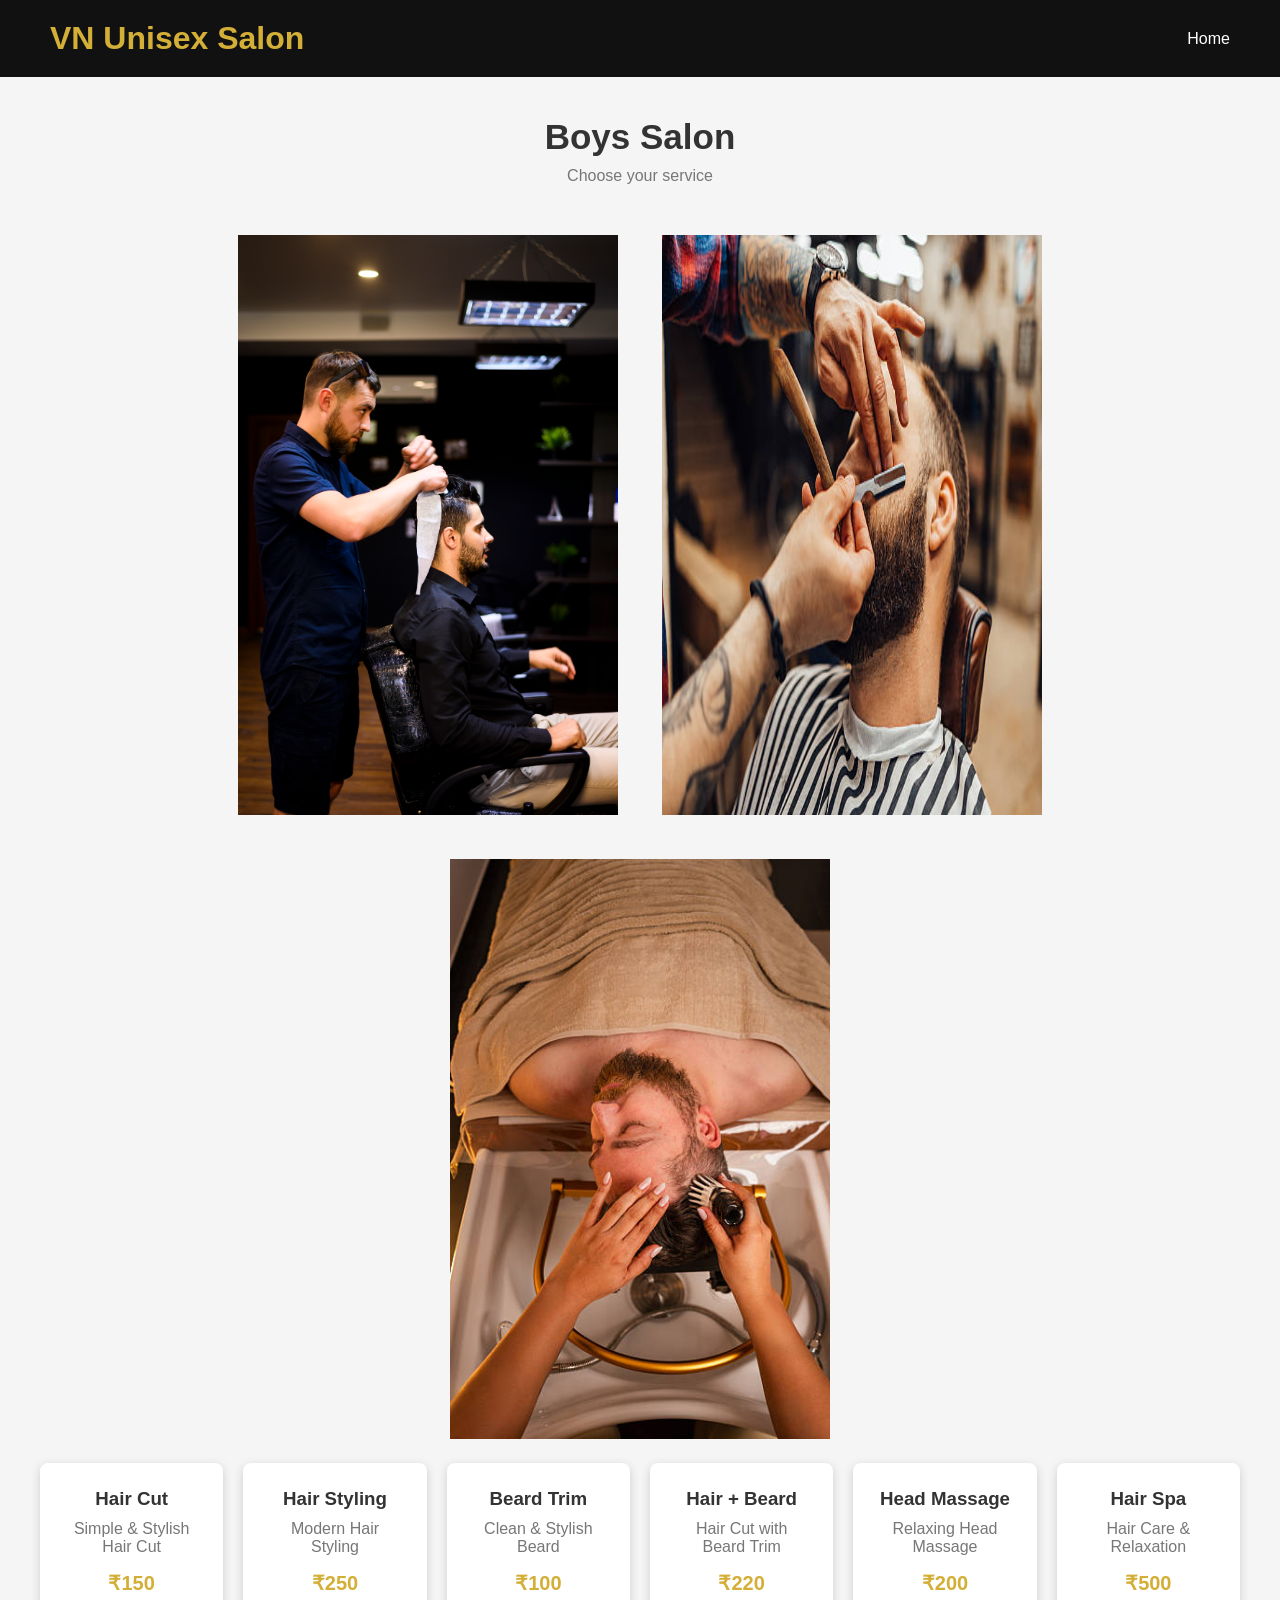
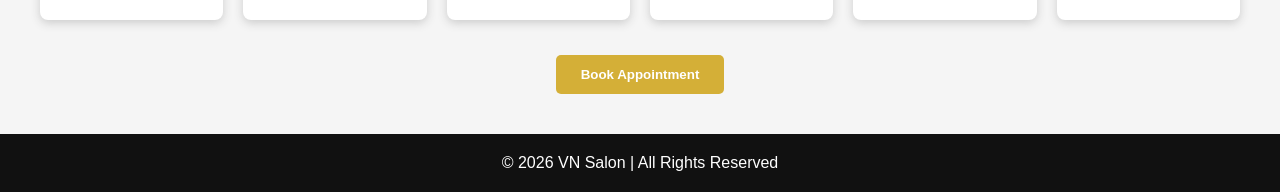
==== boys.html @ bf3f1e78 "first commit" ====
<!DOCTYPE html>
<html lang="en">
<head>
    <meta charset="UTF-8">
    <meta name="viewport" content="width=device-width, initial-scale=1.0">
    <title>VN Salon - Boys</title>
    <link rel="stylesheet" href="boys.css">
</head>

<body>

    <header>
        <h1>VN Unisex Salon</h1>
        <a href="front.html">Home</a>
    </header>

    <section class="boys-page">

        <h2>Boys Salon</h2>
        <p>Choose your service</p>

        <div id="image">
            <img src="side-view-man-getting-new-haircut.jpg" width="400px" height="600px" style="justify-content: space-between; padding: 10px;margin: 10px;" alt="boy">
            <img src="gettyimages-2217718340-612x612.jpg" width="400px" height="600px"  style="justify-content: space-between; padding: 10px;margin: 10px; alt="girl">
            <img src="gettyimages-2279496327-612x612.jpg" width="400px" height="600px"  style="justify-content: space-between; padding: 10px;margin: 10px; alt="">
        </div>

        <div class="services">

            <div class="service">
                <h3>Hair Cut</h3>
                <p>Simple & Stylish Hair Cut</p>
                <span>₹150</span>
            </div>

            <div class="service">
                <h3>Hair Styling</h3>
                <p>Modern Hair Styling</p>
                <span>₹250</span>
            </div>

            <div class="service">
                <h3>Beard Trim</h3>
                <p>Clean & Stylish Beard</p>
                <span>₹100</span>
            </div>

            <div class="service">
                <h3>Hair + Beard</h3>
                <p>Hair Cut with Beard Trim</p>
                <span>₹220</span>
            </div>

            <div class="service">
                <h3>Head Massage</h3>
                <p>Relaxing Head Massage</p>
                <span>₹200</span>
            </div>

            <div class="service">
                <h3>Hair Spa</h3>
                <p>Hair Care & Relaxation</p>
                <span>₹500</span>
            </div>

        </div>

        <button><a href="login.html">Book Appointment</a></button>

    </section>
    <p class="copy">© 2026 VN Salon | All Rights Reserved</p>

</body>
</html>
---- boys.css ----
* {
    margin: 0;
    padding: 0;
    box-sizing: border-box;
}

body {
    font-family: Arial, sans-serif;
    background: #f5f5f5;
    color: #333;
}



header {
    background: #111;
    color: white;
    padding: 20px 50px;
    display: flex;
    justify-content: space-between;
    align-items: center;
}

header h1 {
    color: #d4af37;
}

header a {
    color: white;
    text-decoration: none;
}

.boys-page {
    text-align: center;
    padding: 40px;
}

.boys-page h2 {
    font-size: 35px;
    margin-bottom: 10px;
}

.boys-page p {
    color: #777;
    margin-bottom: 30px;
}



.services {
    display: flex;
    justify-content: center;
    gap: 20px;
    
}

.service {
    background: white;
    width: 250px;
    padding: 25px;
    border-radius: 8px;
    box-shadow: 0 3px 10px #ccc;
}

.service h3 {
    margin-bottom: 10px;
}

.service p {
    color: #777;
    margin-bottom: 15px;
}

.service span {
    color: #d4af37;
    font-size: 20px;
    font-weight: bold;
}



button {
    margin-top: 35px;
    padding: 12px 25px;
    background: #d4af37;
    border: none;
    border-radius: 5px;
    font-weight: bold;
    cursor: pointer;
}

button a{
    color: white;
    text-decoration: none;
}

button :hover{
    color: purple;
    
}
 

.copy {
    background: #111;
    color: white;
    text-align: center;
    padding: 20px;
}
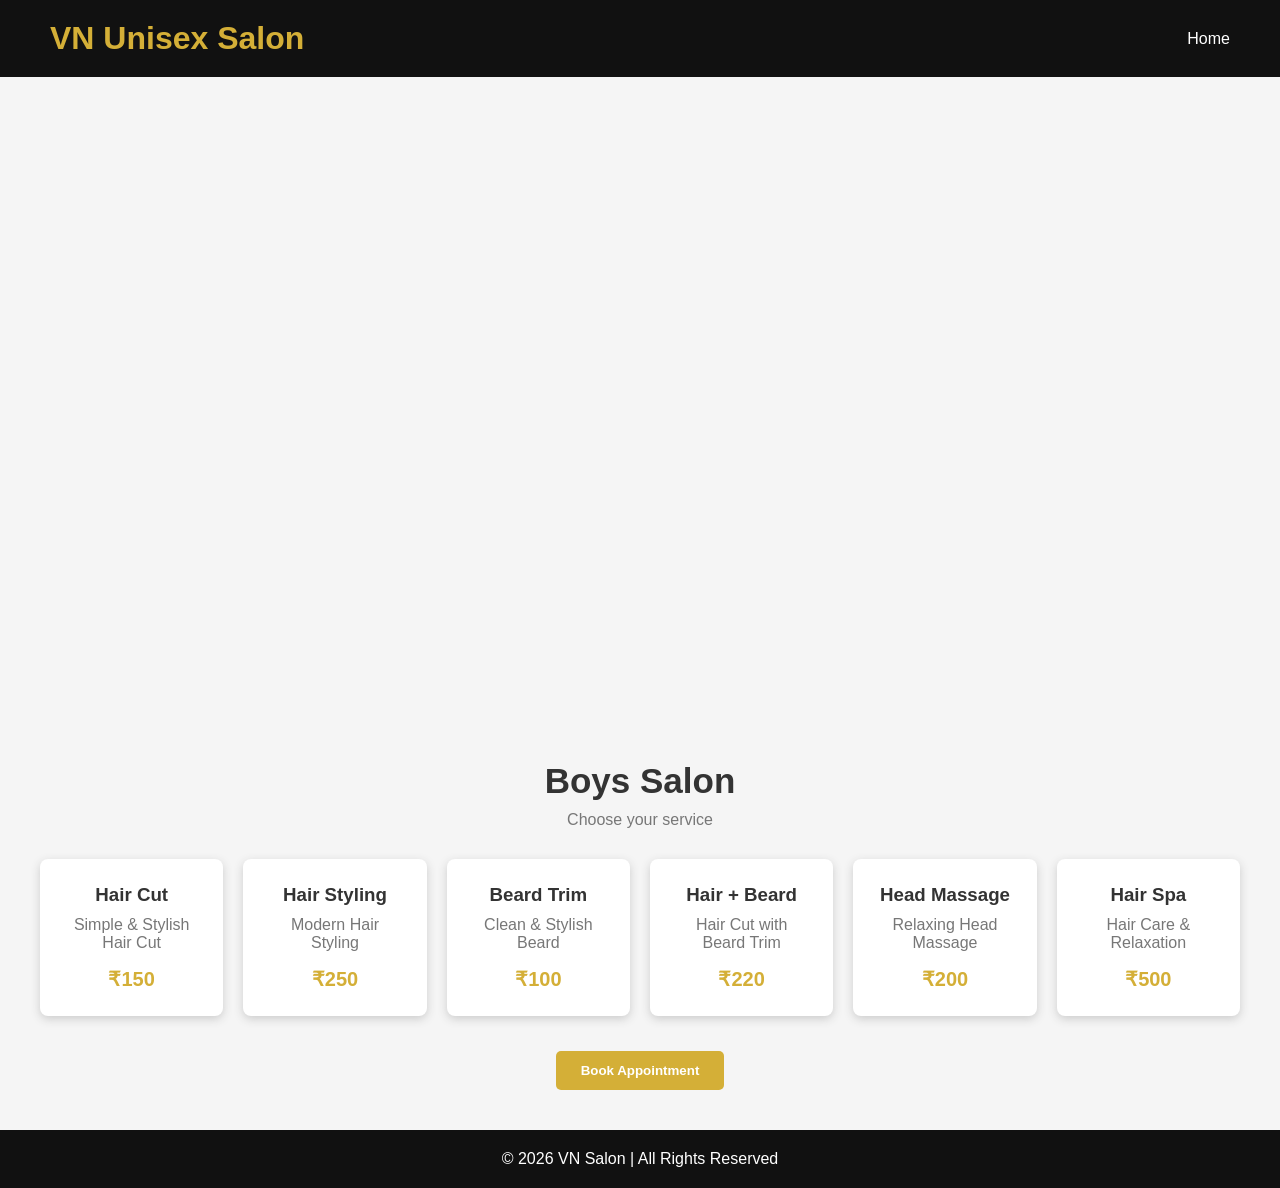
==== commit e67a2d16: "second commit" ====
--- a/boys.html
+++ b/boys.html
@@ -14,16 +14,14 @@
         <a href="front.html">Home</a>
     </header>
 
+    <div id="one">
+        <video autoplay loop muted src="video 3.mp4"></video>
+    </div>
+
     <section class="boys-page">
 
         <h2>Boys Salon</h2>
         <p>Choose your service</p>
-
-        <div id="image">
-            <img src="side-view-man-getting-new-haircut.jpg" width="400px" height="600px" style="justify-content: space-between; padding: 10px;margin: 10px;" alt="boy">
-            <img src="gettyimages-2217718340-612x612.jpg" width="400px" height="600px"  style="justify-content: space-between; padding: 10px;margin: 10px; alt="girl">
-            <img src="gettyimages-2279496327-612x612.jpg" width="400px" height="600px"  style="justify-content: space-between; padding: 10px;margin: 10px; alt="">
-        </div>
 
         <div class="services">
 
--- a/boys.css
+++ b/boys.css
@@ -29,6 +29,16 @@
     color: white;
     text-decoration: none;
 }
+
+#one{
+    
+}
+
+#one video{
+    height: 100%;
+    width: 100%;
+}
+
 
 .boys-page {
     text-align: center;
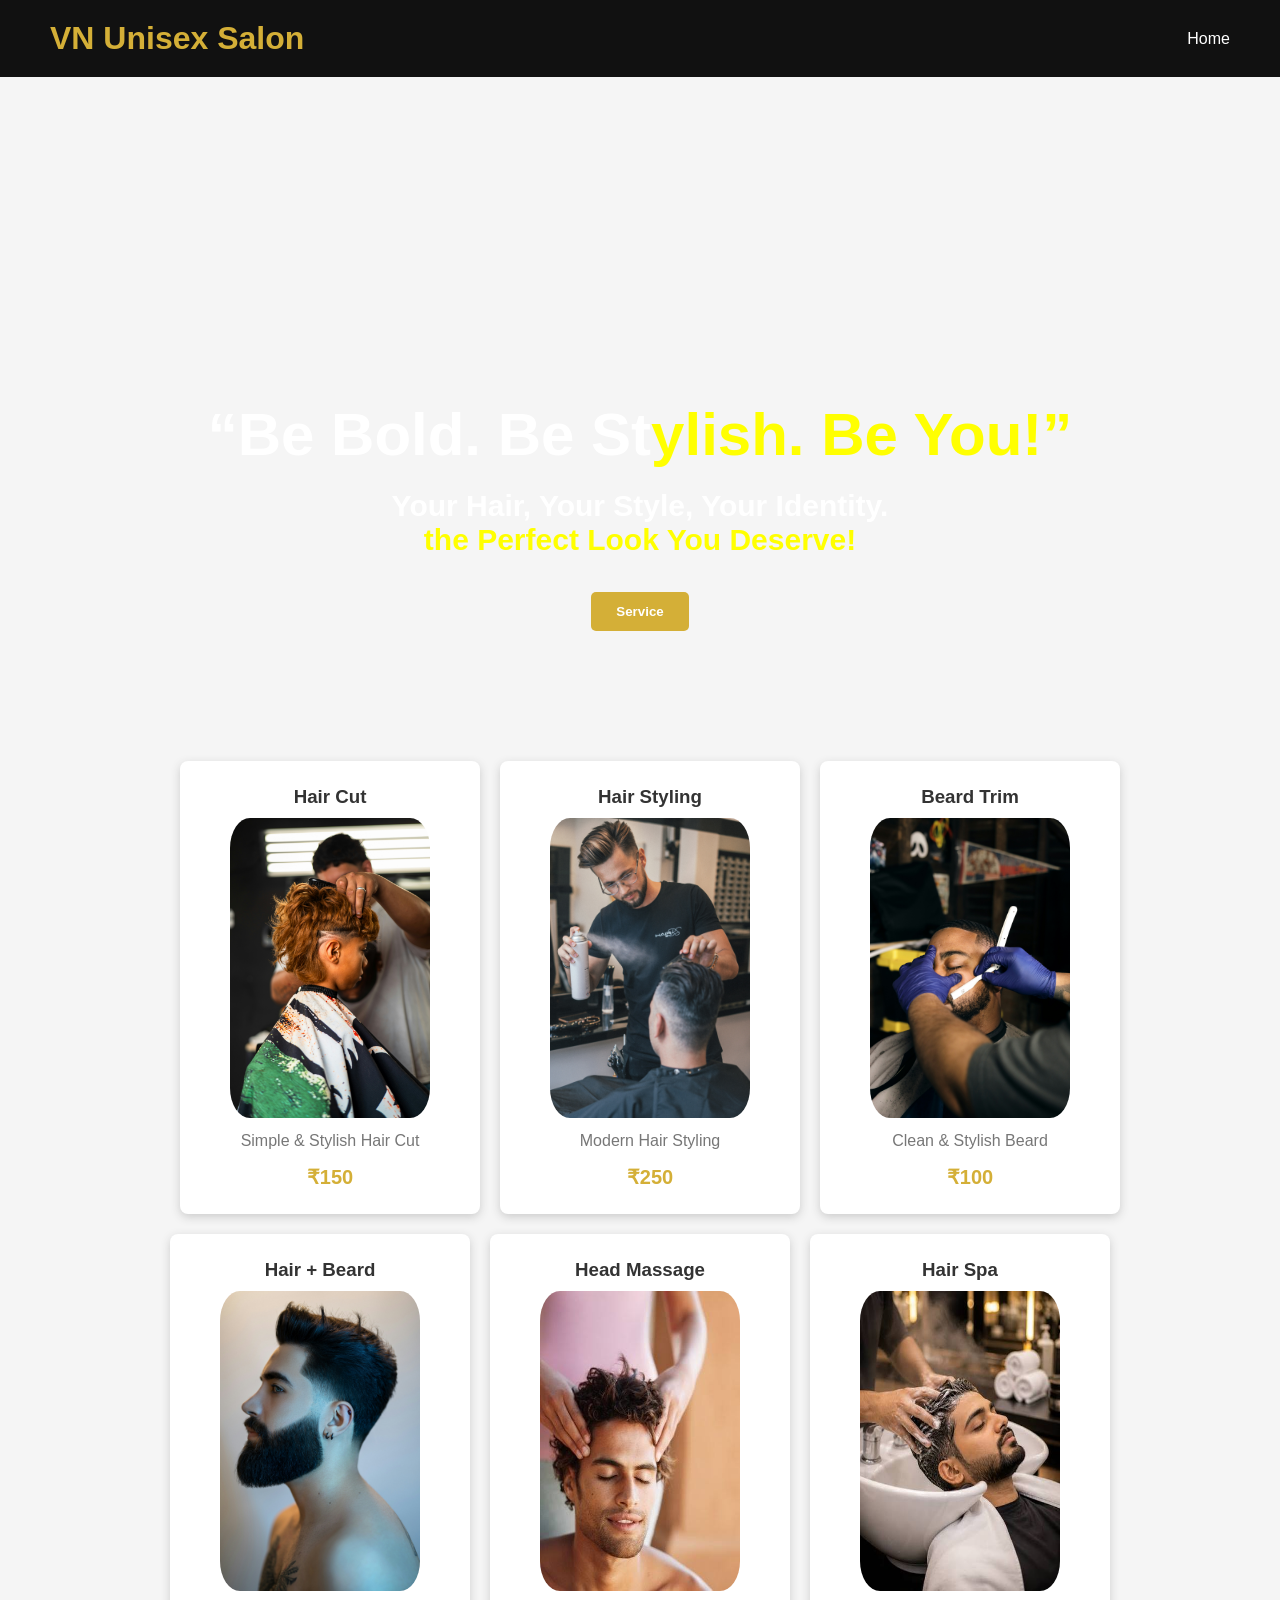
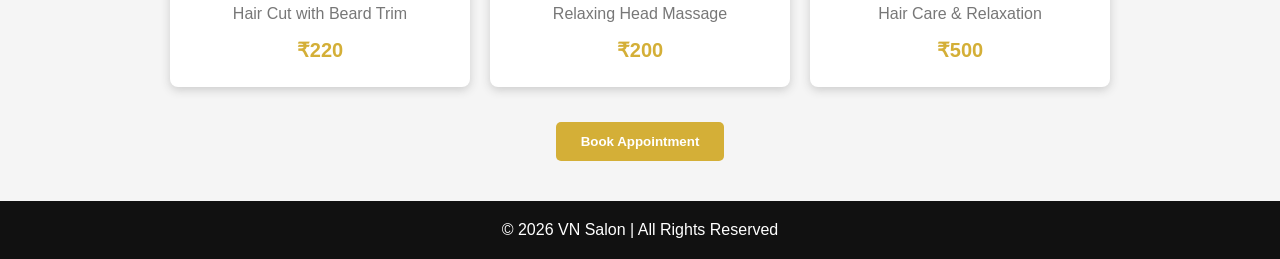
==== commit ecbdc110: "forth commit" ====
--- a/boys.html
+++ b/boys.html
@@ -11,52 +11,71 @@
 
     <header>
         <h1>VN Unisex Salon</h1>
-        <a href="front.html">Home</a>
+        <a href="index.html">Home</a>
     </header>
 
     <div id="one">
         <video autoplay loop muted src="video 3.mp4"></video>
+
+        <div class="two">
+            <h1>“Be Bold. Be St<span>ylish. Be You!”</span></h1>
+
+            <p>
+                Your Hair, Your Style, Your Identity.<br>
+                <span>the Perfect Look You Deserve!</span> 
+            </p>
+            
+            <button><a href="#boys_saloon">Service</a></button>
+
+        </div>
     </div>
+       
 
-    <section class="boys-page">
+    <div class="boys-page">
 
-        <h2>Boys Salon</h2>
-        <p>Choose your service</p>
+        
+         <div class="services">
 
-        <div class="services">
+            <div id="boys_saloon"></div>
 
             <div class="service">
                 <h3>Hair Cut</h3>
+                <img src="boys-haircut.jpg" alt="girl" width="200px" height="300px">
                 <p>Simple & Stylish Hair Cut</p>
                 <span>₹150</span>
             </div>
 
             <div class="service">
                 <h3>Hair Styling</h3>
+                <img src="hairstylint_men.jpg" alt="girl" width="200px" height="300px">
                 <p>Modern Hair Styling</p>
                 <span>₹250</span>
             </div>
 
             <div class="service">
                 <h3>Beard Trim</h3>
+                <img src="bread_men.jpg" alt="girl" width="200px" height="300px">
                 <p>Clean & Stylish Beard</p>
                 <span>₹100</span>
             </div>
 
             <div class="service">
                 <h3>Hair + Beard</h3>
+                <img src="Hair + Beard_men.jpg" alt="girl" width="200px" height="300px">
                 <p>Hair Cut with Beard Trim</p>
                 <span>₹220</span>
             </div>
 
             <div class="service">
                 <h3>Head Massage</h3>
+                <img src="Head_Massage_men.jpg" alt="girl" width="200px" height="300px">
                 <p>Relaxing Head Massage</p>
                 <span>₹200</span>
             </div>
 
             <div class="service">
                 <h3>Hair Spa</h3>
+                <img src="Hair Spa_men.jpg" alt="girl" width="200px" height="300px">
                 <p>Hair Care & Relaxation</p>
                 <span>₹500</span>
             </div>
@@ -65,8 +84,8 @@
 
         <button><a href="login.html">Book Appointment</a></button>
 
-    </section>
-    <p class="copy">© 2026 VN Salon | All Rights Reserved</p>
+    </div>
+    <p class="copy">&copy; 2026 VN Salon | All Rights Reserved</p>
 
 </body>
 </html>
--- a/boys.css
+++ b/boys.css
@@ -1,7 +1,8 @@
 * {
     margin: 0;
     padding: 0;
-    box-sizing: border-box;
+    scroll-behavior: smooth;
+    
 }
 
 body {
@@ -25,18 +26,50 @@
     color: #d4af37;
 }
 
-header a {
+header a{
     color: white;
     text-decoration: none;
+    
 }
 
-#one{
-    
-}
 
 #one video{
     height: 100%;
     width: 100%;
+}
+#one .two{
+    background-color: 0,0,0,0,rgba(0, 0, 0, 0.5);
+    height: 100%;
+    width: 100%;
+    position: absolute;
+    top: 0;
+}
+
+.two{
+    
+    justify-content: center;
+    align-items: center;
+    text-align: center;
+    margin-top: 400px;
+}
+
+.two h1{
+    color: white;
+    font-size: 60px;
+    font-weight: bold;
+    margin-bottom: 20px;
+}
+
+.two span{
+    justify-content: center;
+    color: yellow;
+}
+
+.two p{
+    color: white;
+    font-size: 30px;
+    font-weight: bold;
+    
 }
 
 
@@ -59,9 +92,15 @@
 
 .services {
     display: flex;
+    flex-wrap: wrap;
     justify-content: center;
     gap: 20px;
     
+}
+
+.services img{
+    border-radius: 10%;
+    margin-bottom: 10px;
 }
 
 .service {
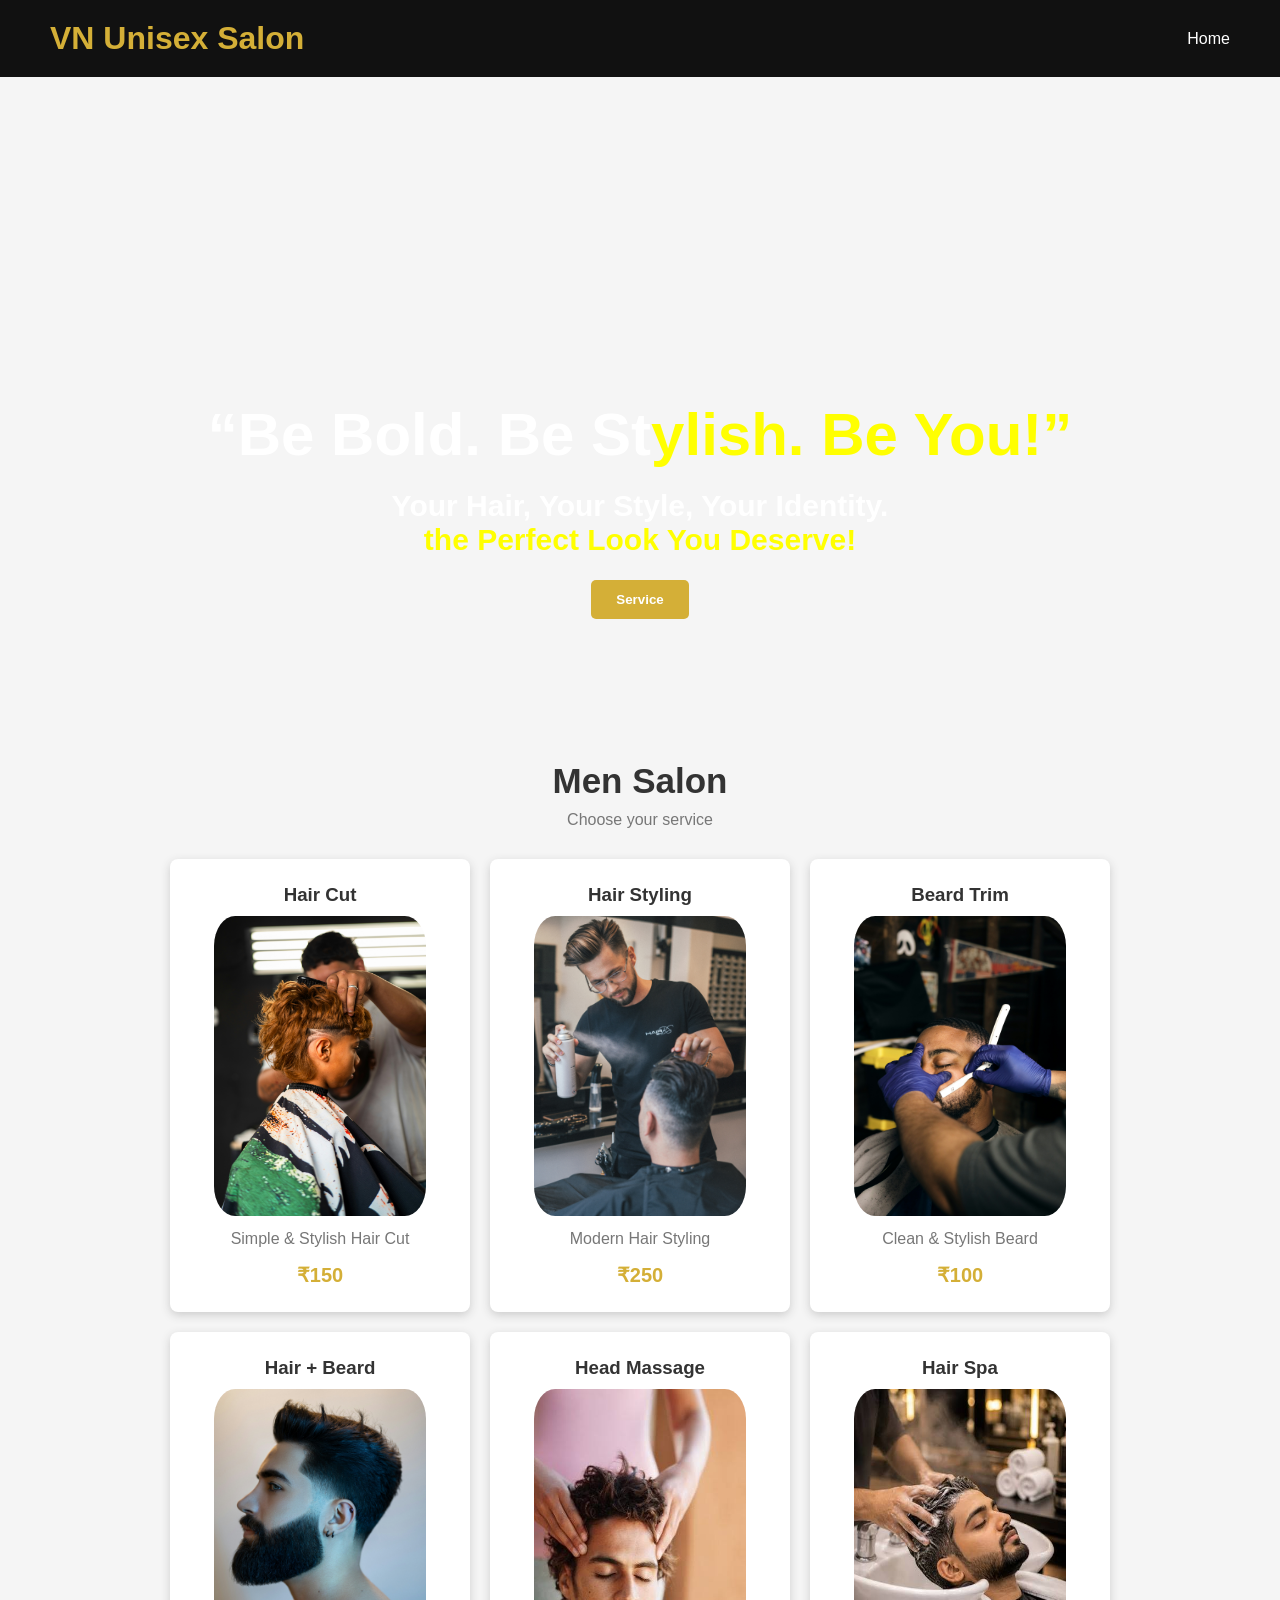
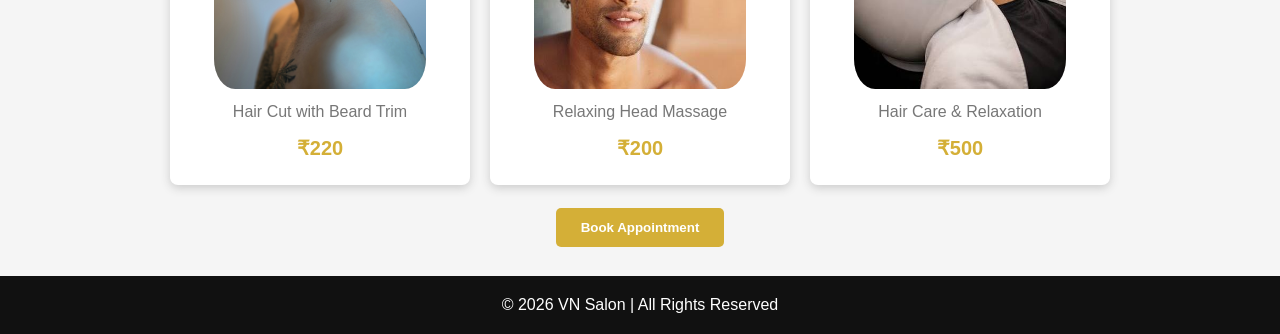
==== commit 181ad390: "Eleventh commit" ====
--- a/boys.html
+++ b/boys.html
@@ -33,10 +33,14 @@
 
     <div class="boys-page">
 
+        <div id="boys_saloon"></div>
+        
+        <h2>Men Salon</h2>
+        <p>Choose your service</p>
         
          <div class="services">
 
-            <div id="boys_saloon"></div>
+            
 
             <div class="service">
                 <h3>Hair Cut</h3>
@@ -54,28 +58,28 @@
 
             <div class="service">
                 <h3>Beard Trim</h3>
-                <img src="bread_men.jpg" alt="girl" width="200px" height="300px">
+                <img src="bread_men.jpg" alt="girl">
                 <p>Clean & Stylish Beard</p>
                 <span>₹100</span>
             </div>
 
             <div class="service">
                 <h3>Hair + Beard</h3>
-                <img src="Hair + Beard_men.jpg" alt="girl" width="200px" height="300px">
+                <img src="Hair + Beard_men.jpg" alt="girl">
                 <p>Hair Cut with Beard Trim</p>
                 <span>₹220</span>
             </div>
 
             <div class="service">
                 <h3>Head Massage</h3>
-                <img src="Head_Massage_men.jpg" alt="girl" width="200px" height="300px">
+                <img src="Head_Massage_men.jpg" alt="girl">
                 <p>Relaxing Head Massage</p>
                 <span>₹200</span>
             </div>
 
             <div class="service">
                 <h3>Hair Spa</h3>
-                <img src="Hair Spa_men.jpg" alt="girl" width="200px" height="300px">
+                <img src="Hair Spa_men.jpg" alt="girl">
                 <p>Hair Care & Relaxation</p>
                 <span>₹500</span>
             </div>
--- a/boys.css
+++ b/boys.css
@@ -33,12 +33,12 @@
 }
 
 
+
 #one video{
     height: 100%;
     width: 100%;
 }
-#one .two{
-    background-color: 0,0,0,0,rgba(0, 0, 0, 0.5);
+#one .two{ 
     height: 100%;
     width: 100%;
     position: absolute;
@@ -98,7 +98,11 @@
     
 }
 
+
+
 .services img{
+    width: 212px;
+    height:300px;
     border-radius: 10%;
     margin-bottom: 10px;
 }
@@ -109,6 +113,10 @@
     padding: 25px;
     border-radius: 8px;
     box-shadow: 0 3px 10px #ccc;
+    transition: all 0.3s ease;
+}
+.service:hover{
+    transform: scale(1.05)
 }
 
 .service h3 {
@@ -130,20 +138,20 @@
 
 button {
     margin-top: 35px;
-    padding: 12px 25px;
     background: #d4af37;
     border: none;
-    border-radius: 5px;
-    font-weight: bold;
-    cursor: pointer;
 }
 
 button a{
     color: white;
+    padding: 12px 25px;
     text-decoration: none;
+    background: #d4af37;
+    border-radius: 5px;
+    font-weight: bold;  
 }
 
-button :hover{
+button:hover{
     color: purple;
     
 }
